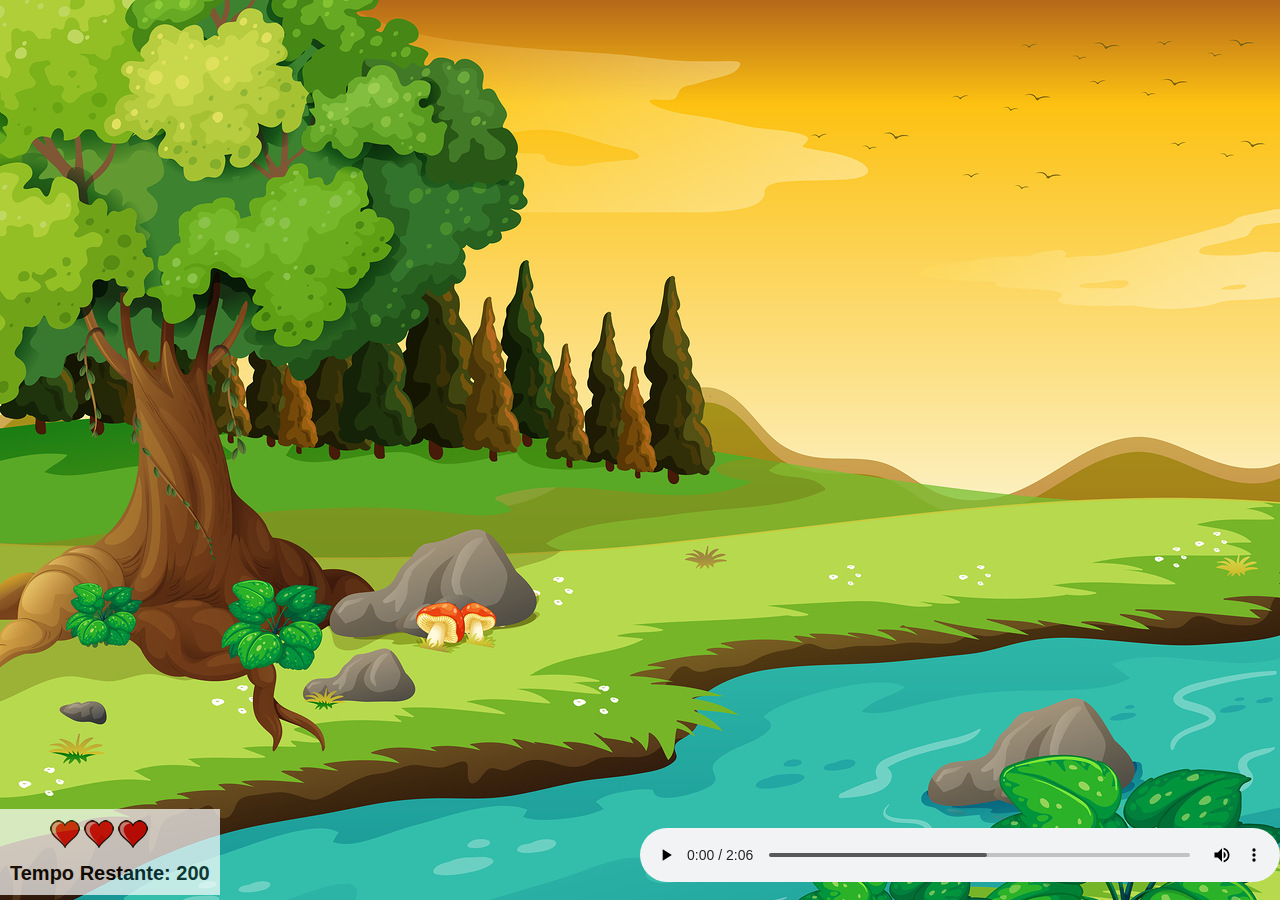
==== app.html @ 445b626b "first commit" ====
<!DOCTYPE html>
<html>
  <head>
    
    <meta charset="utf-8" />
    <meta http-equiv="X-UA-Compatible" content="IE=edge" />
    <title></title>
    <link rel="stylesheet" href="estilo.css" />
    <script src="jogo.js"></script>
    
  </head>
  
  <body onresize="ajustaTamanhoPalcojogo()">
    
    <div class="painel">
      <div class="vida">
        <img id="v1" src="imagens/coracao_cheio.png">
        <img id="v2" src="imagens/coracao_cheio.png">
        <img id="v3" src="imagens/coracao_cheio.png">
      </div>
      <div class="cronometro"> Tempo Restante: <span id="cronometro"></span> </div>

    </div>
    
    
    <script>
        document.getElementById('cronometro').innerHTML = tempo

        var criaMosquito = setInterval(function(){
           posicaoRandomica()
          
        }, criaMosquitoTempo)    
    
    </script>


<audio src="audio/sai-mosquito-desenho-infantil.mp3" controls></audio>
  


</body>
</html>
---- estilo.css ----
audio {
  position: fixed;
  right: 0;
  bottom: 2%;
  width: 50%;
}

html {
  cursor: url(imagens/mata_mosca.png) 15 15, auto;
}

body {
  background-image: url(imagens/bg.jpg);
  background-repeat: no-repeat;
  background-size: 275%;
}
.d-flex {
  justify-content: center;
  margin-top: 0%;
}

.d-flex2 {
  justify-content: center;
  display: flex;
  text-size-adjust: 300%;
  flex-direction: column;
}

.d-flex3 {
  display: flex;
  justify-content: center;
  text-size-adjust: 500%;
  flex-direction: column;
}

.mosquito1 {
  width: 100px;
  height: 100px;
}
.mosquito2 {
  width: 200px;
  height: 200px;
}
.mosquito3 {
  width: 250px;
  height: 250px;
}

.ladoA {
  transform: scaleX(1);
}
.ladoB {
  transform: scaleX(-1);
}

.painel {
  position: absolute;
  width: 190px;
  padding: 10px;
  left: 0px;
  bottom: 0px;
  border-top: solid 1px #fff;
  background-color: #fff;
  opacity: 0.7;
}

.vida {
  padding-left: 20%;
  margin-bottom: 5%;
}

.cronometro {
  font-family: fantasy;
  float: left;
  font-size: 20px;
  font-weight: bold;
  margin-bottom: 10%;
}

.tamimg {
  width: 200%;
}

@media (min-width: 1024px) {
  head {
    margin: 0;
    padding: 0;
    visibility: initial;
    display: initial;
    opacity: initial;
    flex-direction: initial;
    position: initial;
    font-size: initial;
    transform: initial;
    color: initial;
    font-weight: initial;
    background-color: initial;
    filter: initial;
    justify-content: initial;
    background-size: initial;
    margin-top: initial;
    display: initial;
    text-size-adjust: initial;
  }

  body {
    background-image: url(imagens/bg.jpg);
    background-repeat: no-repeat;
    background-size: 100%;
  }

  audio {
    position: fixed;
    right: 0;
    bottom: 2%;
  }

  html {
    cursor: url(imagens/mata_mosca.png) 15 15, auto;
  }

  body {
    background-image: url(imagens/bg.jpg);
    background-repeat: no-repeat;
    background-size: 100%;
  }
  .tamimg {
    width: 45%;
  }

  .d-flex {
    justify-content: center;
    margin-top: 0%;
  }

  .d-flex2 {
    justify-content: center;
    margin-top: 0%;
    text-size-adjust: 10%;
    flex-direction: row;
  }

  .d-flex3 {
    justify-content: center;
    margin-top: 0%;
    flex-direction: row;
  }

  .mosquito1 {
    width: 100px;
    height: 100px;
  }
  .mosquito2 {
    width: 200px;
    height: 200px;
  }
  .mosquito3 {
    width: 250px;
    height: 250px;
  }

  .ladoA {
    transform: scaleX(1);
  }
  .ladoB {
    transform: scaleX(-1);
  }

  .painel {
    position: absolute;
    width: 200px;
    padding: 10px;
    left: 0px;
    bottom: 5px;
    border-top: solid 1px #fff;
    background-color: #fff;
    opacity: 0.7;
  }

  .vida {
    padding-left: 20%;
    margin-bottom: 5%;
  }

  .cronometro {
    font-family: 'Franklin Gothic Medium', 'Arial Narrow', Arial, sans-serif;
    float: left;
    font-size: 20px;
    font-weight: bold;
    margin-bottom: 0%;
  }
}
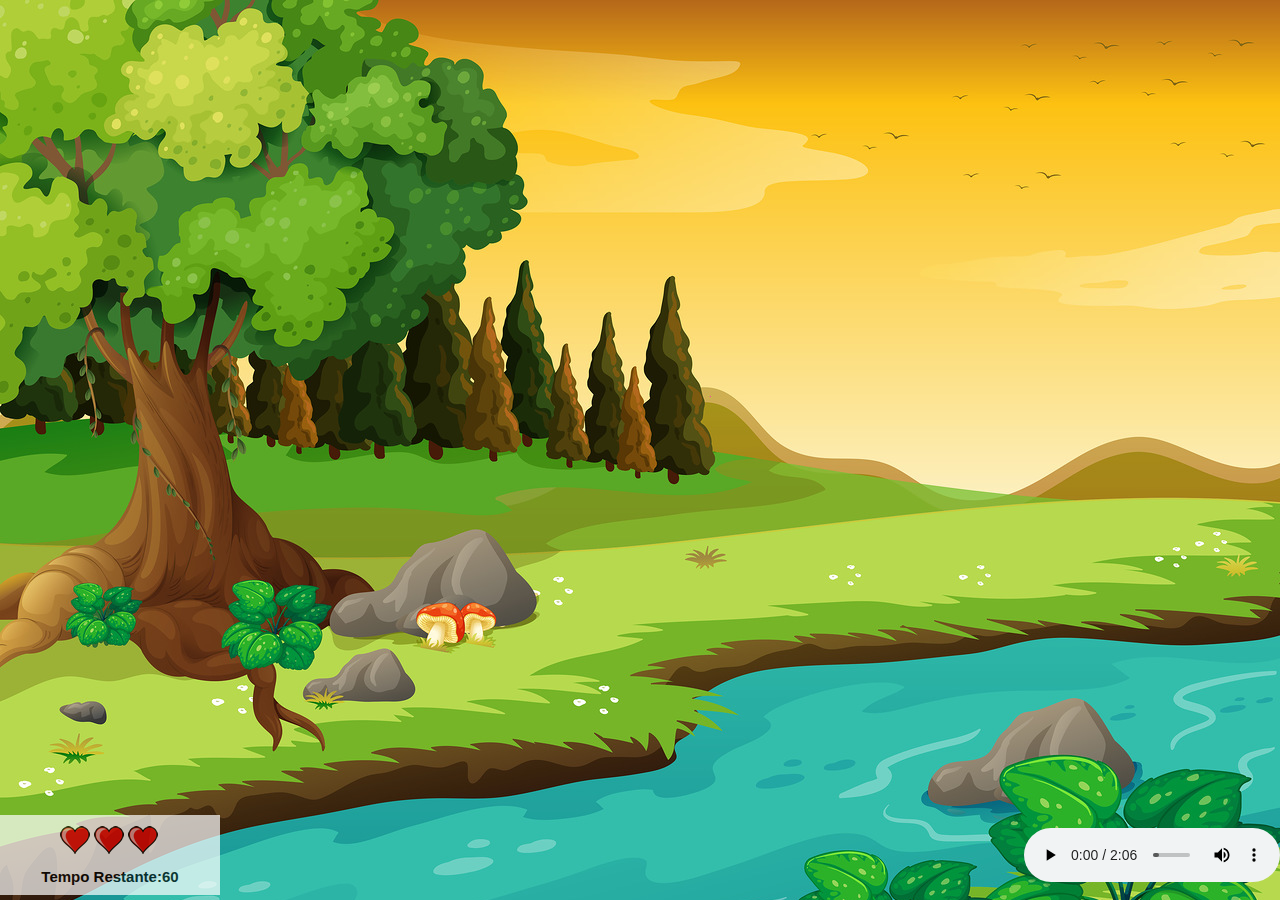
==== commit c242ec4d: "alterações responsivas e finalização" ====
--- a/app.html
+++ b/app.html
@@ -1,42 +1,38 @@
 <!DOCTYPE html>
 <html>
   <head>
-    
     <meta charset="utf-8" />
     <meta http-equiv="X-UA-Compatible" content="IE=edge" />
     <title></title>
-    <link rel="stylesheet" href="estilo.css" />
-    <script src="jogo.js"></script>
-    
+    <link rel="stylesheet" href="./estilo.css" />
+    <script src="./jogo.js"></script>
   </head>
-  
+
   <body onresize="ajustaTamanhoPalcojogo()">
-    
     <div class="painel">
       <div class="vida">
-        <img id="v1" src="imagens/coracao_cheio.png">
-        <img id="v2" src="imagens/coracao_cheio.png">
-        <img id="v3" src="imagens/coracao_cheio.png">
+        <img id="v1" src="./imagens/coracao_cheio.png" />
+        <img id="v2" src="./imagens/coracao_cheio.png" />
+        <img id="v3" src="./imagens/coracao_cheio.png" />
       </div>
-      <div class="cronometro"> Tempo Restante: <span id="cronometro"></span> </div>
+      <div class="cronometro">
+        Tempo Restante: <span id="cronometro"></span>
+      </div>
+    </div>
+    <audio src="audio/esmag1.mp3"></audio>
 
-    </div>
-    
-    
     <script>
-        document.getElementById('cronometro').innerHTML = tempo
+      document.getElementById('cronometro').innerHTML = tempo
 
-        var criaMosquito = setInterval(function(){
-           posicaoRandomica()
-          
-        }, criaMosquitoTempo)    
-    
+      var criaMosquito = setInterval(function () {
+        posicaoRandomica()
+      }, criaMosquitoTempo)
     </script>
 
-
-<audio src="audio/sai-mosquito-desenho-infantil.mp3" controls></audio>
-  
-
-
-</body>
+    <audio
+      autoplay
+      src="./audio/sai-mosquito-desenho-infantil.mp3"
+      controls
+    ></audio>
+  </body>
 </html>
--- a/estilo.css
+++ b/estilo.css
@@ -2,7 +2,7 @@
   position: fixed;
   right: 0;
   bottom: 2%;
-  width: 50%;
+  width: 30%;
 }
 
 html {
@@ -20,6 +20,7 @@
 }
 
 .d-flex2 {
+  margin-top: 3%;
   justify-content: center;
   display: flex;
   text-size-adjust: 300%;
@@ -27,6 +28,7 @@
 }
 
 .d-flex3 {
+  margin-top: 3%;
   display: flex;
   justify-content: center;
   text-size-adjust: 500%;
@@ -34,17 +36,17 @@
 }
 
 .mosquito1 {
-  width: 100px;
-  height: 100px;
+  width: 70px;
+  height: 70px;
 }
 .mosquito2 {
+  width: 150px;
+  height: 150px;
+}
+.mosquito3 {
   width: 200px;
   height: 200px;
 }
-.mosquito3 {
-  width: 250px;
-  height: 250px;
-}
 
 .ladoA {
   transform: scaleX(1);
@@ -55,7 +57,7 @@
 
 .painel {
   position: absolute;
-  width: 190px;
+  width: 150px;
   padding: 10px;
   left: 0px;
   bottom: 0px;
@@ -65,16 +67,18 @@
 }
 
 .vida {
-  padding-left: 20%;
+  padding-left: 5%;
   margin-bottom: 5%;
+  justify-content: center;
 }
 
 .cronometro {
   font-family: fantasy;
-  float: left;
-  font-size: 20px;
+
+  font-size: 15px;
   font-weight: bold;
   margin-bottom: 10%;
+  justify-content: center;
 }
 
 .tamimg {
@@ -113,6 +117,7 @@
     position: fixed;
     right: 0;
     bottom: 2%;
+    width: 20%;
   }
 
   html {
@@ -125,7 +130,7 @@
     background-size: 100%;
   }
   .tamimg {
-    width: 45%;
+    width: 35%;
   }
 
   .d-flex {
@@ -135,28 +140,29 @@
 
   .d-flex2 {
     justify-content: center;
-    margin-top: 0%;
-    text-size-adjust: 10%;
+    margin-top: 3%;
+    text-size-adjust: 200%;
     flex-direction: row;
   }
 
   .d-flex3 {
     justify-content: center;
-    margin-top: 0%;
+    margin-top: 3%;
     flex-direction: row;
+    text-size-adjust: 200%;
   }
 
   .mosquito1 {
-    width: 100px;
-    height: 100px;
+    width: 70px;
+    height: 70px;
   }
   .mosquito2 {
+    width: 150px;
+    height: 150px;
+  }
+  .mosquito3 {
     width: 200px;
     height: 200px;
-  }
-  .mosquito3 {
-    width: 250px;
-    height: 250px;
   }
 
   .ladoA {
@@ -178,15 +184,17 @@
   }
 
   .vida {
-    padding-left: 20%;
+    padding-left: 25%;
     margin-bottom: 5%;
+    justify-content: center;
   }
 
   .cronometro {
     font-family: 'Franklin Gothic Medium', 'Arial Narrow', Arial, sans-serif;
-    float: left;
-    font-size: 20px;
+    display: flex;
+    font-size: 15px;
     font-weight: bold;
     margin-bottom: 0%;
-  }
-}
+    justify-content: center;
+  }
+}
